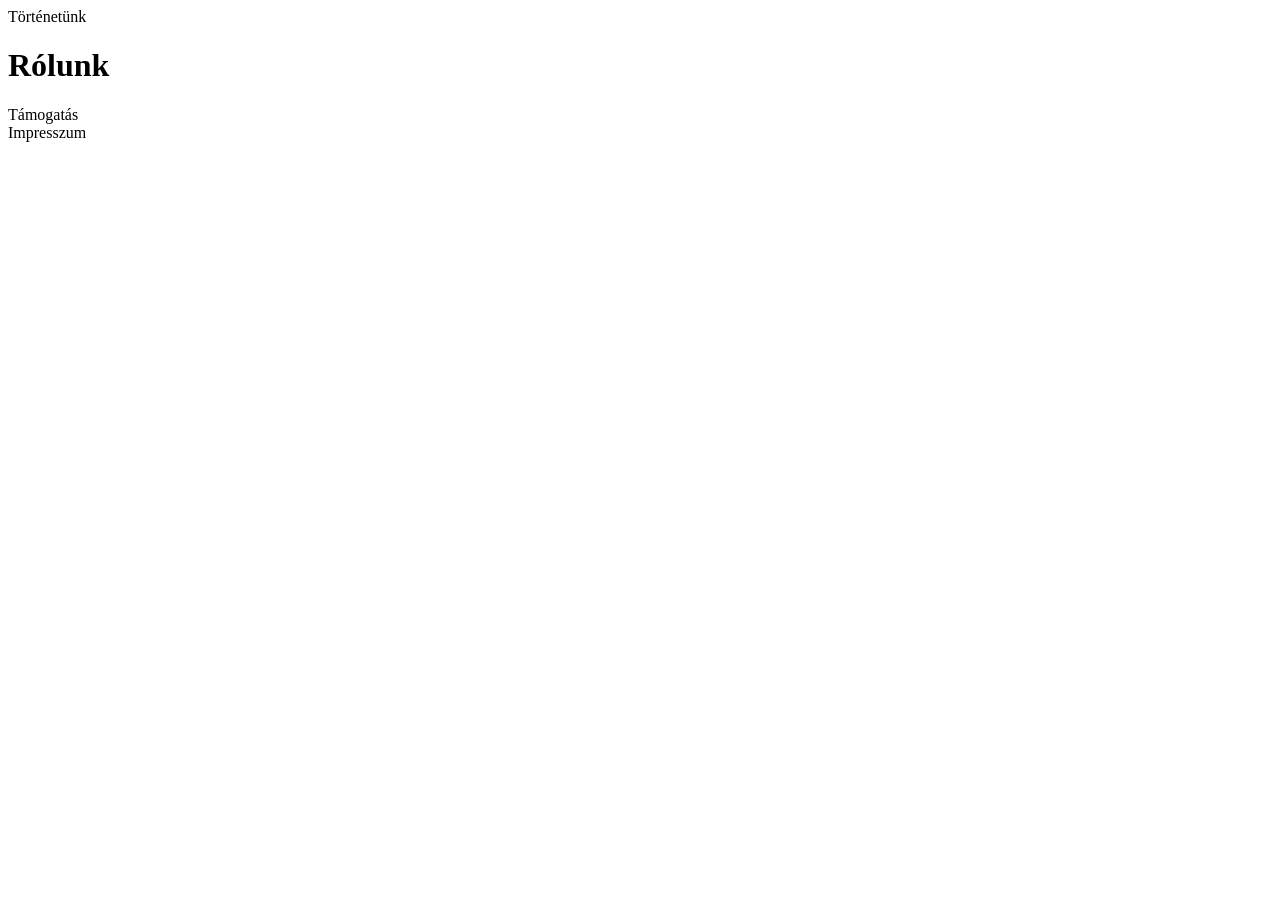
==== about.html @ ccbd346e "Add files via upload" ====
<!DOCTYPE html>
<html lang="hu">
<head>
  <meta charset="UTF-8">
  <meta name="viewport" content="width=device-width, initial-scale=1.0">
  <title>Rólunk — Hegyfeszt 2026</title>
  <link rel="stylesheet" href="css/global.css">
  <link rel="stylesheet" href="css/about.css">
</head>
<body>

  <nav class="nav scrolled" id="nav"></nav>

  <header class="page-header">
    <div class="container">
      <div class="section-label">Történetünk</div>
      <h1 class="page-header__title">Rólunk</h1>
    </div>
  </header>

  <!-- Story -->
  <section class="story-section">
    <div class="container story-inner">
      <div class="story-text" id="storyText"></div>
      <div class="story-stats" id="storyStats"></div>
    </div>
  </section>

  <div class="divider"></div>

  <!-- Values
  <section class="values-section">
    <div class="container">
      <div class="section-label reveal">Értékeink</div>
      <h2 class="values-title reveal reveal-delay-1">Pontokba <span class="serif">szedve</span></h2>
      <div class="values-grid reveal reveal-delay-2" id="valuesGrid"></div>
    </div>
  </section> -->

  <div class="divider"></div>

  <!-- Team 
  <section class="team-section">
    <div class="container">
      <div class="section-label reveal">A csapat</div>
      <h2 class="team-title reveal reveal-delay-1">Ismerd meg a <span class="serif">csapatot</span></h2>
      <div class="team-grid reveal reveal-delay-2" id="teamGrid"></div>
    </div>
  </section>

  <div class="divider"></div> -->

  <!-- Venue -->
  <section class="venue-section">
    <div class="container">
      <div class="venue-inner">
        <div class="venue-text reveal reveal-delay-1" id="venueText"></div>
        <div class="venue-transport reveal reveal-delay-2" id="venueTransport"></div>
      </div>
    </div>
  </section>

  <!-- Support -->
  <section class="support-section">
    <div class="container">
      <div class="section-label reveal">Támogatás</div>
      <div class="support-content reveal reveal-delay-1" id="supportContent"></div>
    </div>
  </section>

  <!-- Impresszum -->
  <section class="impresszum-section">
    <div class="container">
      <div class="section-label reveal">Impresszum</div>
      <div class="impressum-content reveal reveal-delay-1" id="impressumContent"></div>
    </div>
  </section>

  <footer class="footer" id="footer"></footer>

  <script src="data/site.js"></script>
  <script src="data/about.js"></script>
  <script src="js/global.js"></script>
  <script src="js/about.js"></script>
</body>
</html>
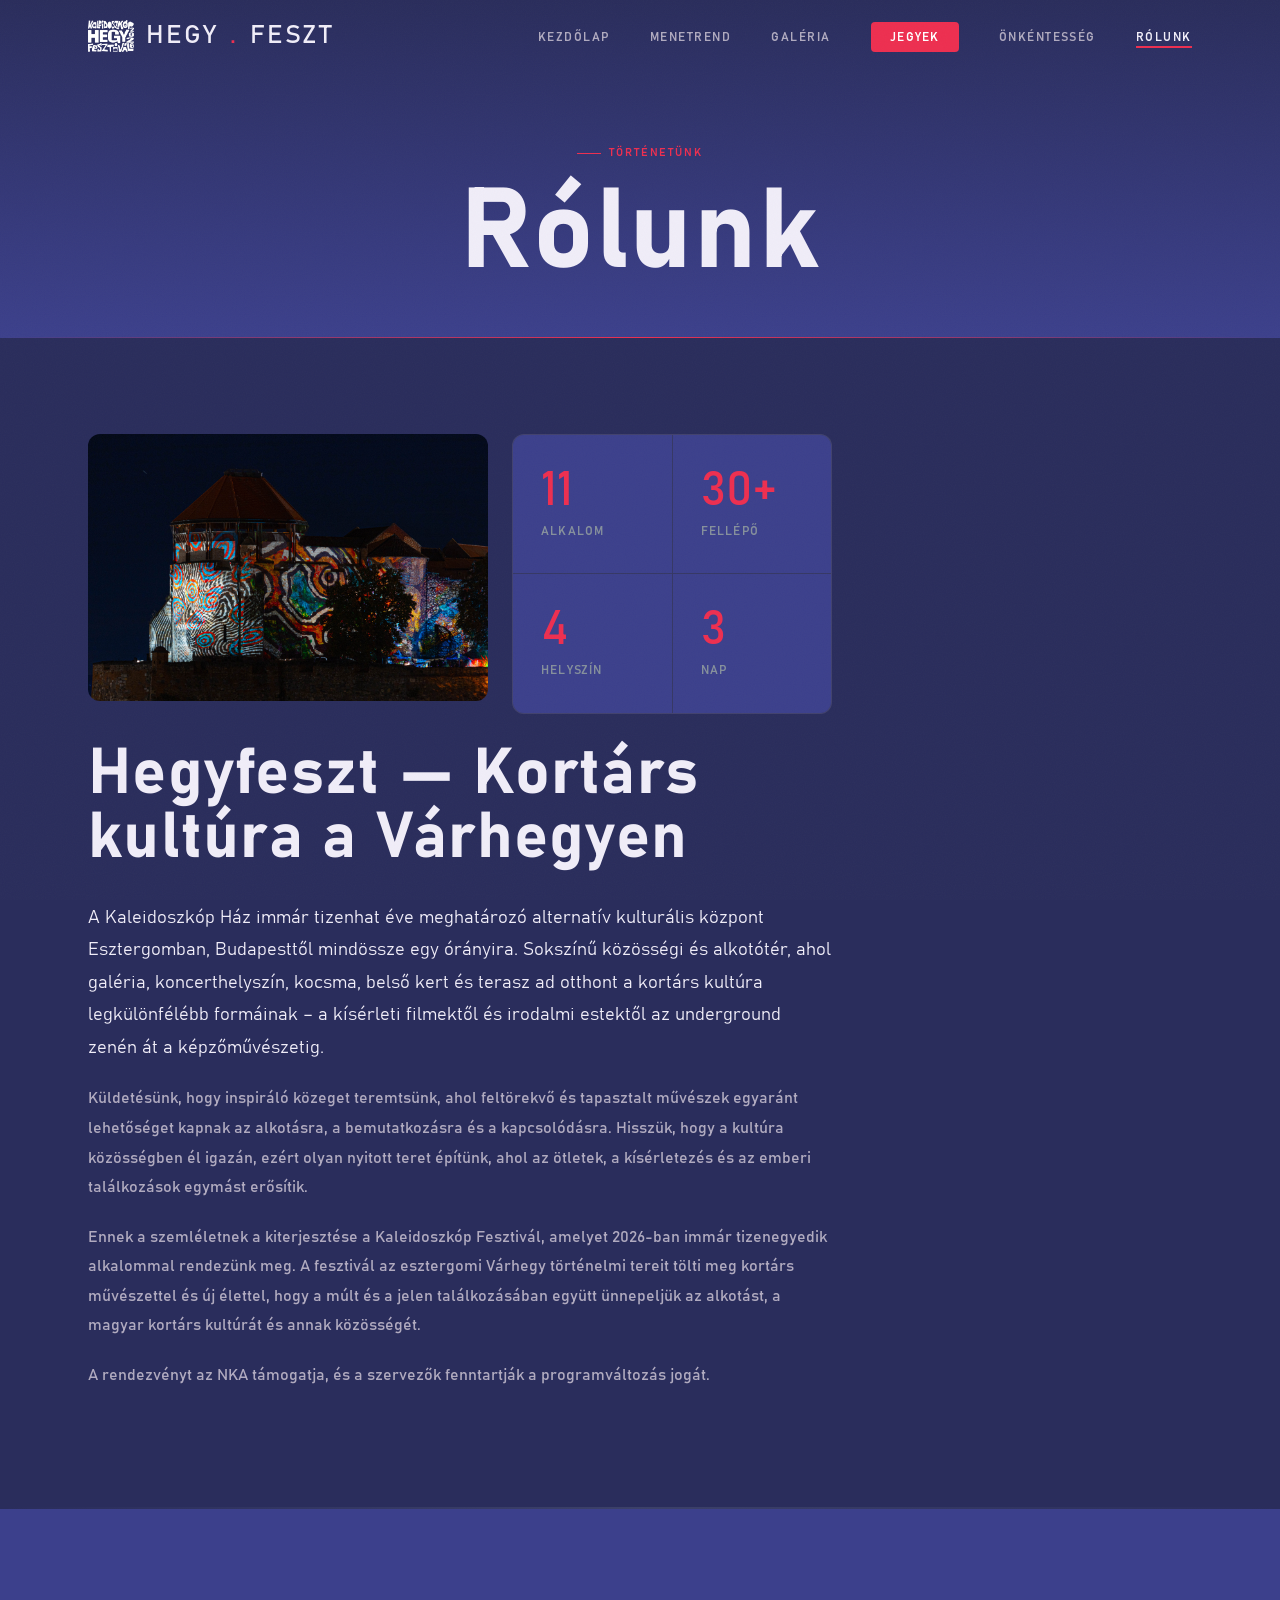
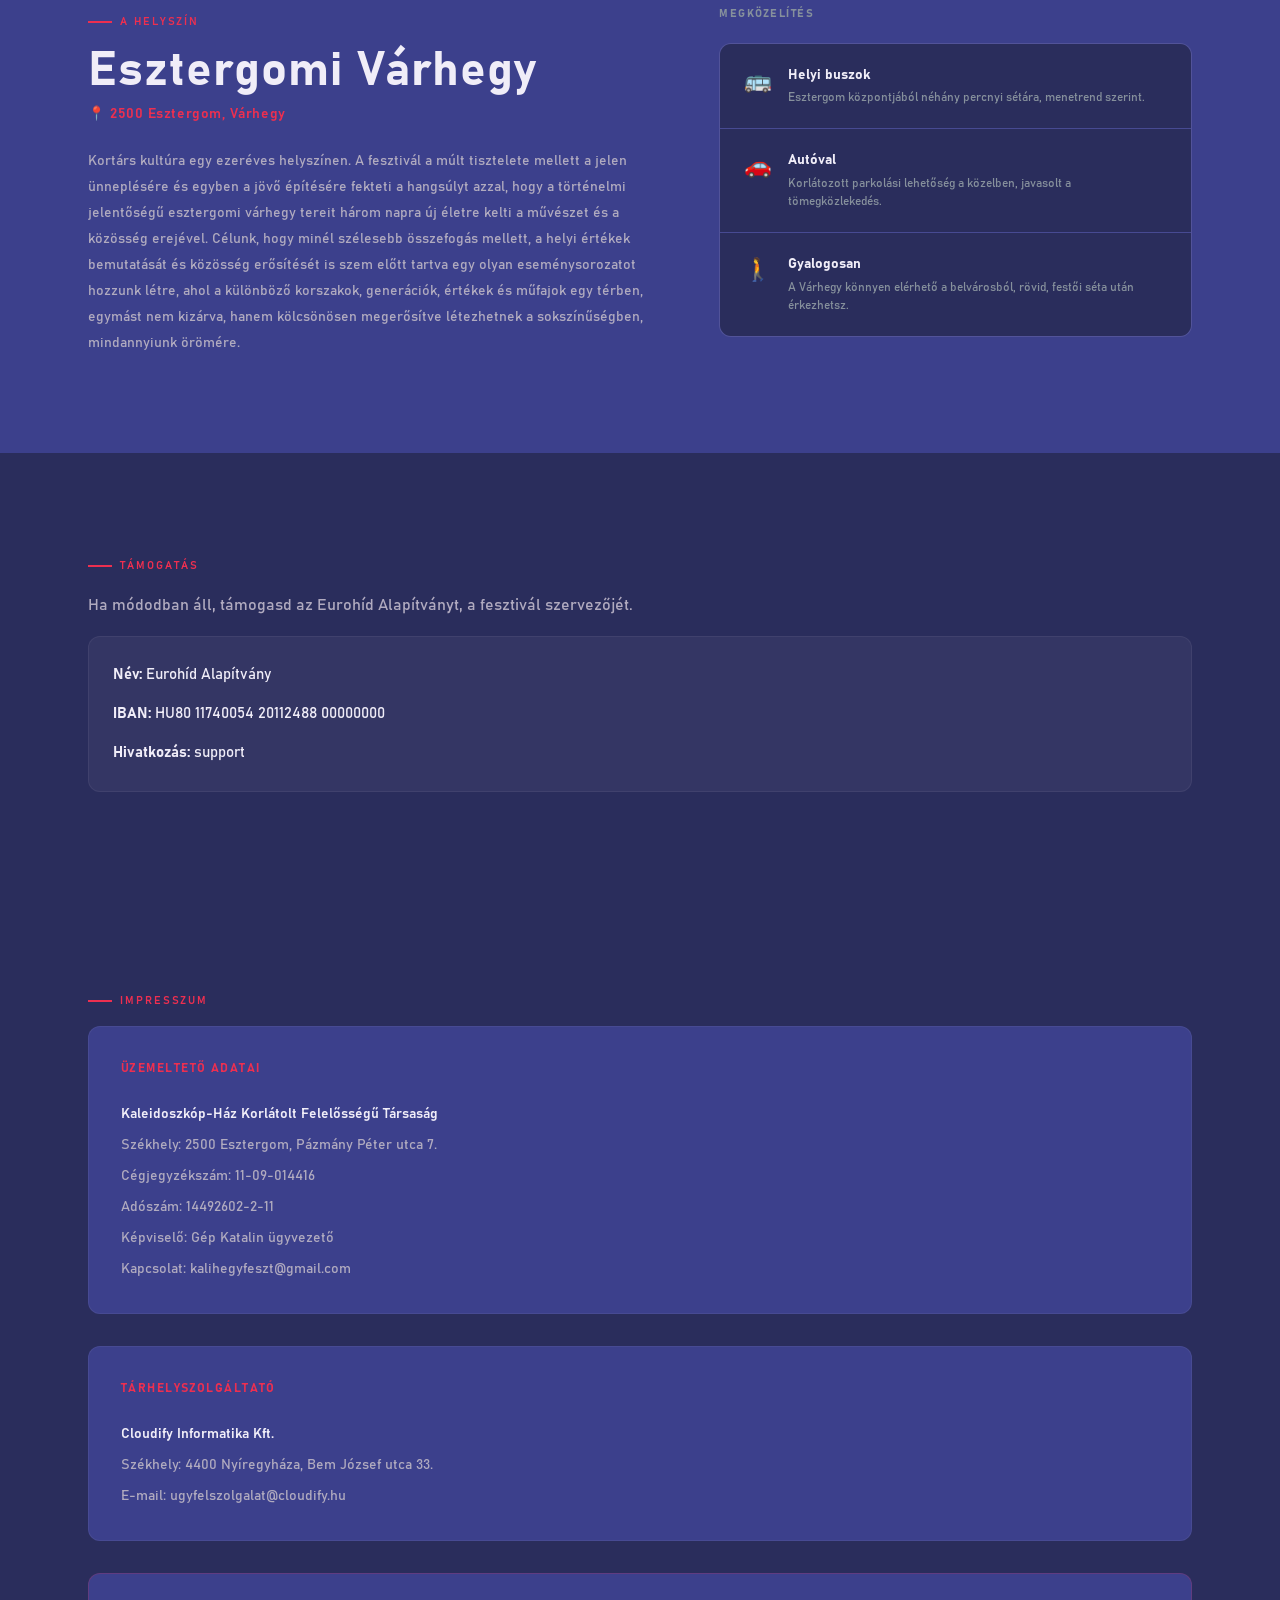
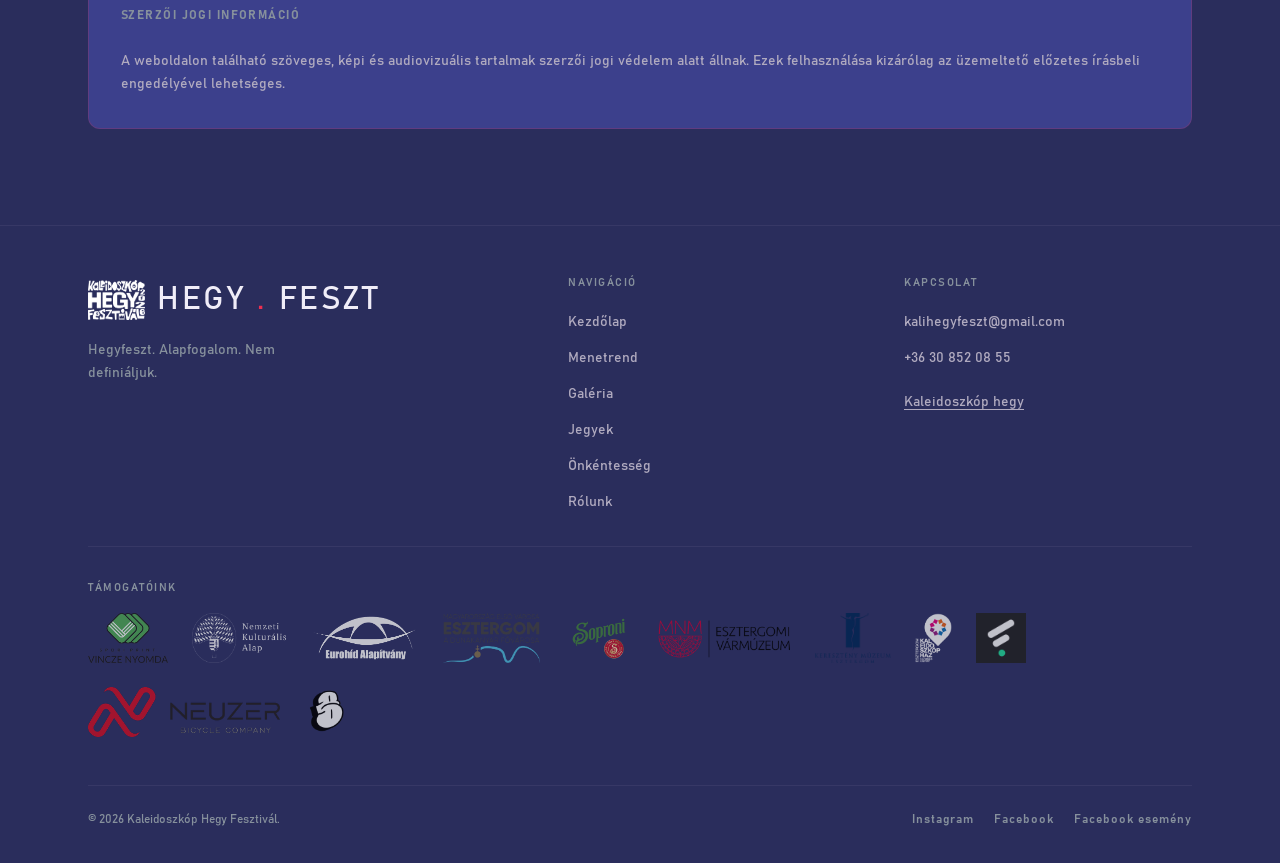
==== commit bc5ac622: "modified schedule, logos, texts" ====
--- a/about.html
+++ b/about.html
@@ -3,7 +3,7 @@
 <head>
   <meta charset="UTF-8">
   <meta name="viewport" content="width=device-width, initial-scale=1.0">
-  <title>Rólunk — Hegyfeszt 2026</title>
+  <title></title>
   <link rel="stylesheet" href="css/global.css">
   <link rel="stylesheet" href="css/about.css">
 </head>
@@ -13,14 +13,17 @@
 
   <header class="page-header">
     <div class="container">
-      <div class="section-label">Történetünk</div>
-      <h1 class="page-header__title">Rólunk</h1>
+      <div class="section-label" id="aboutPageSectionLabel"></div>
+      <h1 class="page-header__title" id="aboutPageTitle"></h1>
     </div>
   </header>
 
   <!-- Story -->
   <section class="story-section">
     <div class="container story-inner">
+      <figure class="about-image-wrap reveal">
+        <img id="aboutPageImage" class="about-image" src="images/about.jpg" alt="Hegyfeszt és a Kaleidoszkóp Ház">
+      </figure>
       <div class="story-text" id="storyText"></div>
       <div class="story-stats" id="storyStats"></div>
     </div>
@@ -28,28 +31,7 @@
 
   <div class="divider"></div>
 
-  <!-- Values
-  <section class="values-section">
-    <div class="container">
-      <div class="section-label reveal">Értékeink</div>
-      <h2 class="values-title reveal reveal-delay-1">Pontokba <span class="serif">szedve</span></h2>
-      <div class="values-grid reveal reveal-delay-2" id="valuesGrid"></div>
-    </div>
-  </section> -->
-
   <div class="divider"></div>
-
-  <!-- Team 
-  <section class="team-section">
-    <div class="container">
-      <div class="section-label reveal">A csapat</div>
-      <h2 class="team-title reveal reveal-delay-1">Ismerd meg a <span class="serif">csapatot</span></h2>
-      <div class="team-grid reveal reveal-delay-2" id="teamGrid"></div>
-    </div>
-  </section>
-
-  <div class="divider"></div> -->
-
   <!-- Venue -->
   <section class="venue-section">
     <div class="container">
@@ -63,7 +45,7 @@
   <!-- Support -->
   <section class="support-section">
     <div class="container">
-      <div class="section-label reveal">Támogatás</div>
+      <div class="section-label reveal" id="supportSectionLabel"></div>
       <div class="support-content reveal reveal-delay-1" id="supportContent"></div>
     </div>
   </section>
@@ -71,7 +53,7 @@
   <!-- Impresszum -->
   <section class="impresszum-section">
     <div class="container">
-      <div class="section-label reveal">Impresszum</div>
+      <div class="section-label reveal" id="impressumSectionLabel"></div>
       <div class="impressum-content reveal reveal-delay-1" id="impressumContent"></div>
     </div>
   </section>
--- a/css/global.css
+++ b/css/global.css
@@ -0,0 +1,564 @@
+/* ============================================================
+   NOVA FEST — Global Styles
+   ============================================================ */
+
+@font-face {
+  font-family: 'Bahnschrift';
+  src: url('../bahnschrift.ttf') format('truetype');
+}
+
+@import url('https://fonts.googleapis.com/css2?family=Bebas+Neue&family=Instrument+Serif:ital@0;1&family=DM+Sans:wght@300;400;500;600&display=swap');
+
+/* ---------- CSS Variables ---------- */
+:root {
+  --steel:    #3c408c;
+  --cranberry:#ed2f50;
+  --gray:     #86909c;
+  --blue:     #3c408c;
+
+  --steel-light: #4a4fa0;
+  --steel-dark:  #2a2d5c;
+  --cranberry-dim: rgba(237,47,80,0.15);
+  --blue-dim:     rgba(60,64,140,0.15);
+
+  /* Accent colors for artists */
+  --accent-cranberry: #ed2f50;
+  --accent-violet:    #9d4edd;
+  --accent-orange:    #ff9500;
+  --accent-teal:      #2dd4bf;
+  --accent-emerald:   #10b981;
+  --accent-indigo:    #6366f1;
+  --accent-slate:     #64748b;
+  --accent-pink:      #ec4899;
+  --accent-amber:     #f59e0b;
+  --accent-red:       #ef4444;
+  --accent-sky:       #0ea5e9;
+  --accent-forest:    #059669;
+
+  --text-primary:   #f0edf8;
+  --text-secondary: #b0aabf;
+  --text-muted:     #86909c;
+
+  --font-display: 'Bahnschrift', 'Bebas Neue', sans-serif;
+  --font-serif:   'Instrument Serif', serif;
+  --font-body:    'Bahnschrift', 'DM Sans', sans-serif;
+
+  --nav-height: 72px;
+  --max-w: 1200px;
+  --radius: 4px;
+  --radius-lg: 12px;
+
+  --ease-out-expo: cubic-bezier(0.16, 1, 0.3, 1);
+}
+
+/* ---------- Reset ---------- */
+*, *::before, *::after { box-sizing: border-box; margin: 0; padding: 0; }
+
+html {
+  font-size: 16px;
+  scroll-behavior: smooth;
+  -webkit-font-smoothing: antialiased;
+}
+
+body {
+  background: var(--steel-dark);
+  color: var(--text-primary);
+  font-family: var(--font-body);
+  font-weight: 400;
+  line-height: 1.65;
+  overflow-x: hidden;
+}
+
+img { display: block; max-width: 100%; }
+a   { color: inherit; text-decoration: none; }
+button { cursor: pointer; border: none; background: none; font-family: inherit; }
+ul { list-style: none; }
+
+/* ---------- Typography ---------- */
+h1, h2, h3, h4 {
+  font-family: var(--font-display);
+  letter-spacing: 0.02em;
+  line-height: 1;
+}
+
+.serif { font-family: var(--font-serif); }
+
+/* ---------- Layout helpers ---------- */
+.container {
+  width: 100%;
+  max-width: var(--max-w);
+  margin: 0 auto;
+  padding: 0 clamp(1rem, 5vw, 3rem);
+}
+
+section { padding: clamp(3rem, 8vw, 6rem) 0; }
+
+/* ---------- Noise texture overlay ---------- */
+body::before {
+  content: '';
+  position: fixed;
+  inset: 0;
+  pointer-events: none;
+  z-index: 9999;
+  opacity: 0.025;
+  background-image: url("data:image/svg+xml,%3Csvg viewBox='0 0 200 200' xmlns='http://www.w3.org/2000/svg'%3E%3Cfilter id='n'%3E%3CfeTurbulence type='fractalNoise' baseFrequency='0.9' numOctaves='4'/%3E%3C/filter%3E%3Crect width='100%25' height='100%25' filter='url(%23n)'/%3E%3C/svg%3E");
+  background-size: 200px;
+}
+
+/* ---------- Navigation ---------- */
+.nav {
+  position: fixed;
+  top: 0; left: 0; right: 0;
+  z-index: 1000;
+  height: var(--nav-height);
+  display: flex;
+  align-items: center;
+  transition: background 0.4s ease, box-shadow 0.4s ease;
+}
+
+.nav.scrolled {
+  background: rgba(19,15,30,0.92);
+  backdrop-filter: blur(20px);
+  -webkit-backdrop-filter: blur(20px);
+  box-shadow: 0 1px 0 rgba(218,97,124,0.15);
+}
+
+.nav__inner {
+  width: 100%;
+  max-width: var(--max-w);
+  margin: 0 auto;
+  padding: 0 clamp(1rem, 5vw, 3rem);
+  display: flex;
+  align-items: center;
+  justify-content: space-between;
+}
+
+.nav__logo {
+  font-family: var(--font-display);
+  font-size: 1.6rem;
+  letter-spacing: 0.08em;
+  color: var(--text-primary);
+  transition: color 0.2s;
+  display: flex;
+  align-items: center;
+  gap: 0.75rem;
+}
+
+.nav__logo img {
+  height: 32px;
+  width: auto;
+}
+
+.nav__logo span { color: var(--cranberry); }
+
+.nav__links {
+  display: flex;
+  gap: 2.5rem;
+  align-items: center;
+}
+
+.nav__link {
+  font-size: 0.78rem;
+  font-weight: 600;
+  letter-spacing: 0.12em;
+  text-transform: uppercase;
+  color: var(--text-secondary);
+  position: relative;
+  transition: color 0.2s;
+}
+
+.nav__link::after {
+  content: '';
+  position: absolute;
+  bottom: -4px; left: 0;
+  width: 0; height: 2px;
+  background: var(--cranberry);
+  transition: width 0.3s var(--ease-out-expo);
+}
+
+.nav__link:hover, .nav__link.active { color: var(--text-primary); }
+.nav__link:hover::after, .nav__link.active::after { width: 100%; }
+
+.nav__cta {
+  font-size: 0.75rem;
+  font-weight: 600;
+  letter-spacing: 0.1em;
+  text-transform: uppercase;
+  padding: 0.55rem 1.2rem;
+  background: var(--cranberry);
+  color: #fff;
+  border-radius: var(--radius);
+  transition: background 0.2s, transform 0.2s;
+}
+
+.nav__cta:hover { background: #e8748d; transform: translateY(-1px); }
+
+.nav__burger {
+  display: none;
+  flex-direction: column;
+  gap: 5px;
+  padding: 6px;
+}
+
+.nav__burger span {
+  display: block;
+  width: 24px;
+  height: 2px;
+  background: var(--text-primary);
+  border-radius: 2px;
+  transition: transform 0.3s, opacity 0.3s;
+}
+
+/* ---------- Mobile nav ---------- */
+@media (max-width: 768px) {
+  .nav__links { display: none; }
+  .nav__burger { display: flex; }
+
+  .nav__links.open {
+    display: flex;
+    flex-direction: column;
+    position: fixed;
+    top: var(--nav-height); left: 0; right: 0;
+    background: rgba(19,15,30,0.97);
+    backdrop-filter: blur(24px);
+    padding: 2rem;
+    gap: 1.5rem;
+    border-top: 1px solid rgba(218,97,124,0.2);
+  }
+
+  .nav__link { font-size: 1rem; }
+  .nav__cta  { align-self: flex-start; }
+}
+
+/* ---------- Buttons ---------- */
+.btn {
+  display: inline-flex;
+  align-items: center;
+  gap: 0.5rem;
+  font-family: var(--font-body);
+  font-size: 0.78rem;
+  font-weight: 600;
+  letter-spacing: 0.1em;
+  text-transform: uppercase;
+  padding: 0.85rem 2rem;
+  border-radius: var(--radius);
+  transition: transform 0.2s, box-shadow 0.2s, background 0.2s, color 0.2s;
+  cursor: pointer;
+}
+
+.btn:hover { transform: translateY(-2px); }
+
+.btn--primary {
+  background: var(--cranberry);
+  color: #fff;
+  box-shadow: 0 4px 24px rgba(218,97,124,0.35);
+}
+.btn--primary:hover { background: #e8748d; box-shadow: 0 6px 32px rgba(218,97,124,0.5); }
+
+.btn--secondary {
+  background: transparent;
+  color: var(--text-primary);
+  border: 1.5px solid rgba(240,237,248,0.25);
+}
+.btn--secondary:hover {
+  border-color: var(--text-primary);
+  box-shadow: 0 4px 20px rgba(240,237,248,0.08);
+}
+
+.btn--blue {
+  background: var(--blue);
+  color: #fff;
+  box-shadow: 0 4px 24px rgba(62,112,159,0.35);
+}
+.btn--blue:hover { background: #4d83b5; box-shadow: 0 6px 32px rgba(62,112,159,0.5); }
+
+.btn--ghost {
+  background: transparent;
+  color: var(--cranberry);
+  border: 1.5px solid var(--cranberry);
+  padding: 0.6rem 1.4rem;
+}
+.btn--ghost:hover { background: var(--cranberry-dim); }
+
+.btn--sm { font-size: 0.7rem; padding: 0.55rem 1.2rem; }
+
+/* ---------- Section labels ---------- */
+.section-label {
+  display: inline-flex;
+  align-items: center;
+  gap: 0.5rem;
+  font-size: 0.68rem;
+  font-weight: 600;
+  letter-spacing: 0.18em;
+  text-transform: uppercase;
+  color: var(--cranberry);
+  margin-bottom: 1rem;
+}
+
+.section-label::before {
+  content: '';
+  width: 24px;
+  height: 1.5px;
+  background: var(--cranberry);
+}
+
+/* ---------- Page header (sub-pages) ---------- */
+.page-header {
+  padding-top: calc(var(--nav-height) + 4rem);
+  padding-bottom: 3rem;
+  text-align: center;
+  background: linear-gradient(180deg, var(--steel-dark) 0%, var(--steel) 100%);
+  position: relative;
+  overflow: hidden;
+}
+
+.page-header::after {
+  content: '';
+  position: absolute;
+  bottom: 0; left: 0; right: 0;
+  height: 1px;
+  background: linear-gradient(90deg, transparent, var(--cranberry), transparent);
+}
+
+.page-header__title {
+  font-size: clamp(3.5rem, 10vw, 7rem);
+  color: var(--text-primary);
+}
+
+.page-header__sub {
+  font-size: 1rem;
+  color: var(--text-muted);
+  margin-top: 0.75rem;
+}
+
+/* ---------- Divider ---------- */
+.divider {
+  width: 100%;
+  height: 1px;
+  background: linear-gradient(90deg, transparent, rgba(134,144,156,0.2), transparent);
+  margin: 0;
+}
+
+/* ---------- Tag / badge ---------- */
+.tag {
+  display: inline-block;
+  font-size: 0.62rem;
+  font-weight: 600;
+  letter-spacing: 0.12em;
+  text-transform: uppercase;
+  padding: 0.25rem 0.65rem;
+  border-radius: 100px;
+  background: var(--blue-dim);
+  color: var(--blue);
+  border: 1px solid rgba(62,112,159,0.3);
+}
+
+.tag--cranberry {
+  background: var(--cranberry-dim);
+  color: var(--cranberry);
+  border-color: rgba(218,97,124,0.3);
+}
+
+.tag--gray {
+  background: rgba(134,144,156,0.12);
+  color: var(--gray);
+  border-color: rgba(134,144,156,0.25);
+}
+
+/* ---------- Cards ---------- */
+.card {
+  background: var(--steel);
+  border: 1px solid rgba(240,237,248,0.06);
+  border-radius: var(--radius-lg);
+  overflow: hidden;
+  transition: transform 0.3s var(--ease-out-expo), box-shadow 0.3s;
+}
+
+.card:hover {
+  transform: translateY(-4px);
+  box-shadow: 0 16px 40px rgba(0,0,0,0.4);
+}
+
+/* ---------- Footer ---------- */
+.footer {
+  background: var(--steel-dark);
+  border-top: 1px solid rgba(240,237,248,0.06);
+  padding: 3rem 0 2rem;
+}
+
+.footer__inner {
+  display: grid;
+  grid-template-columns: 1.5fr 1fr 1fr;
+  gap: 3rem;
+}
+
+.footer__logo {
+  font-family: var(--font-display);
+  font-size: 2rem;
+  letter-spacing: 0.08em;
+  margin-bottom: 0.75rem;
+  display: flex;
+  align-items: center;
+  gap: 0.75rem;
+}
+
+.footer__logo img {
+  height: 40px;
+  width: auto;
+}
+
+.footer__logo span { color: var(--cranberry); }
+
+.footer__desc {
+  font-size: 0.85rem;
+  color: var(--text-muted);
+  line-height: 1.7;
+  max-width: 26ch;
+}
+
+.footer__heading {
+  font-family: var(--font-body);
+  font-size: 0.68rem;
+  font-weight: 600;
+  letter-spacing: 0.14em;
+  text-transform: uppercase;
+  color: var(--gray);
+  margin-bottom: 1rem;
+}
+
+.footer__links {
+  display: flex;
+  flex-direction: column;
+  gap: 0.6rem;
+}
+
+.footer__link {
+  font-size: 0.875rem;
+  color: var(--text-secondary);
+  transition: color 0.2s;
+}
+
+.footer__link:hover { color: var(--cranberry); }
+
+.site-location-link {
+  text-decoration: underline;
+  text-underline-offset: 0.18em;
+}
+
+.footer__bottom {
+  margin-top: 3rem;
+  padding-top: 1.5rem;
+  border-top: 1px solid rgba(240,237,248,0.06);
+  display: flex;
+  justify-content: space-between;
+  align-items: center;
+  flex-wrap: wrap;
+  gap: 1rem;
+}
+
+.footer__copy {
+  font-size: 0.78rem;
+  color: var(--text-muted);
+}
+
+.footer__social {
+  display: flex;
+  gap: 1.25rem;
+}
+
+.footer__social a {
+  font-size: 0.78rem;
+  font-weight: 600;
+  letter-spacing: 0.08em;
+  color: var(--text-muted);
+  transition: color 0.2s;
+}
+
+.footer__social a:hover { color: var(--cranberry); }
+
+.footer__sponsors {
+  margin-top: 2rem;
+  padding-top: 2rem;
+  border-top: 1px solid rgba(240,237,248,0.06);
+}
+
+.footer__sponsors-grid {
+  display: flex;
+  flex-wrap: wrap;
+  gap: 1.5rem;
+  align-items: center;
+}
+
+.footer__sponsors-grid a {
+  display: inline-flex;
+  transition: transform 0.2s;
+  cursor: pointer;
+}
+
+.footer__sponsors-grid a:hover {
+  transform: scale(1.08);
+}
+
+.footer__sponsor-logo {
+  height: 50px;
+  width: auto;
+  opacity: 0.8;
+  transition: opacity 0.2s;
+  filter: brightness(0.9);
+}
+
+.footer__sponsor-logo:hover {
+  opacity: 1;
+  filter: brightness(1);
+}
+
+@media (max-width: 768px) {
+  .footer__inner { grid-template-columns: 1fr; gap: 2rem; }
+  .footer__desc { max-width: 100%; }
+  .footer__bottom { flex-direction: column; text-align: center; }
+  .footer__sponsors-grid { gap: 1rem; }
+  .footer__sponsor-logo { height: 40px; }
+}
+
+/* ---------- Reveal animations ---------- */
+.reveal {
+  opacity: 0;
+  transform: translateY(30px);
+  transition: opacity 0.7s var(--ease-out-expo), transform 0.7s var(--ease-out-expo);
+}
+
+.reveal.visible {
+  opacity: 1;
+  transform: translateY(0);
+}
+
+.reveal-delay-1 { transition-delay: 0.1s; }
+.reveal-delay-2 { transition-delay: 0.2s; }
+.reveal-delay-3 { transition-delay: 0.3s; }
+.reveal-delay-4 { transition-delay: 0.4s; }
+
+/* ---------- Glow accent ---------- */
+.glow-cranberry {
+  position: absolute;
+  width: 500px; height: 500px;
+  border-radius: 50%;
+  background: radial-gradient(circle, rgba(218,97,124,0.18) 0%, transparent 70%);
+  pointer-events: none;
+}
+
+.glow-blue {
+  position: absolute;
+  width: 600px; height: 600px;
+  border-radius: 50%;
+  background: radial-gradient(circle, rgba(62,112,159,0.15) 0%, transparent 70%);
+  pointer-events: none;
+}
+
+/* ---------- Scrollbar ---------- */
+::-webkit-scrollbar { width: 6px; }
+::-webkit-scrollbar-track { background: var(--steel-dark); }
+::-webkit-scrollbar-thumb { background: var(--steel-light); border-radius: 3px; }
+::-webkit-scrollbar-thumb:hover { background: var(--gray); }
+
+/* ---------- Selection ---------- */
+::selection { background: var(--cranberry); color: #fff; }
--- a/css/about.css
+++ b/css/about.css
@@ -0,0 +1,435 @@
+/* ============================================================
+   NOVA FEST — About Page Styles
+   ============================================================ */
+
+/* ---------- Story ---------- */
+.about-image-wrap {
+  max-width: 400px;
+  width: 100%;
+  margin: 0;
+  border-radius: var(--radius-lg);
+  overflow: hidden;
+  box-shadow: var(--shadow-soft);
+  align-self: start;
+}
+
+.about-image {
+  width: 100%;
+  height: auto;
+  display: block;
+}
+
+.story-section {
+  background: var(--steel-dark);
+}
+
+.story-inner {
+  display: grid;
+  grid-template-columns: minmax(270px, 400px) minmax(220px, 320px);
+  grid-template-areas:
+    "image stats"
+    "text text";
+  gap: 1.75rem 1.5rem;
+  align-items: start;
+}
+
+.story-inner .about-image-wrap {
+  grid-area: image;
+}
+
+.story-inner #storyStats {
+  grid-area: stats;
+}
+
+.story-inner #storyText {
+  grid-area: text;
+}
+
+.story-text {}
+
+.story-heading {
+  font-size: clamp(2.5rem, 5vw, 4.5rem);
+  color: var(--text-primary);
+  line-height: 1;
+  margin-bottom: 2rem;
+}
+
+.story-heading em {
+  font-family: var(--font-serif);
+  font-style: italic;
+  color: var(--cranberry);
+}
+
+.story-para {
+  font-size: 1rem;
+  color: var(--text-secondary);
+  line-height: 1.85;
+  margin-bottom: 1.25rem;
+}
+
+.story-para:first-of-type {
+  font-size: 1.1rem;
+  color: var(--text-primary);
+  font-weight: 300;
+}
+
+/* Stats */
+.story-stats {
+  display: grid;
+  grid-template-columns: 1fr 1fr;
+  gap: 1px;
+  background: rgba(240,237,248,0.06);
+  border: 1px solid rgba(240,237,248,0.06);
+  border-radius: var(--radius-lg);
+  overflow: hidden;
+}
+
+.stat-cell {
+  background: var(--steel);
+  padding: 2rem 1.75rem;
+  transition: background 0.25s;
+}
+
+.stat-cell:hover { background: var(--steel-light); }
+
+.stat-value {
+  font-family: var(--font-display);
+  font-size: 3rem;
+  color: var(--cranberry);
+  line-height: 1;
+  margin-bottom: 0.4rem;
+}
+
+.stat-label {
+  font-size: 0.75rem;
+  font-weight: 600;
+  letter-spacing: 0.1em;
+  text-transform: uppercase;
+  color: var(--text-muted);
+}
+
+@media (max-width: 900px) {
+  .story-inner {
+    grid-template-columns: 1fr;
+    grid-template-areas:
+      "image"
+      "stats"
+      "text";
+    gap: 3rem;
+  }
+  .about-image-wrap {
+    max-width: 520px;
+    justify-self: center;
+  }
+}
+
+/* ---------- Values ---------- */
+.values-section {
+  background: var(--steel);
+}
+
+.values-title {
+  font-size: clamp(2rem, 4vw, 3.5rem);
+  color: var(--text-primary);
+  margin-bottom: 2.5rem;
+}
+
+.values-title .serif {
+  color: var(--cranberry);
+  font-size: 1.05em;
+}
+
+.values-grid {
+  display: grid;
+  grid-template-columns: repeat(4, 1fr);
+  gap: 1px;
+  background: rgba(240,237,248,0.06);
+  border: 1px solid rgba(240,237,248,0.06);
+  border-radius: var(--radius-lg);
+  overflow: hidden;
+}
+
+.value-card {
+  background: var(--steel);
+  padding: 2.5rem 2rem;
+  transition: background 0.25s;
+}
+
+.value-card:hover { background: var(--steel-light); }
+
+.value-icon {
+  font-size: 2rem;
+  margin-bottom: 1.25rem;
+}
+
+.value-title {
+  font-family: var(--font-body);
+  font-size: 0.9rem;
+  font-weight: 700;
+  color: var(--text-primary);
+  margin-bottom: 0.75rem;
+  letter-spacing: 0.02em;
+}
+
+.value-body {
+  font-size: 0.82rem;
+  color: var(--text-muted);
+  line-height: 1.7;
+}
+
+@media (max-width: 900px) {
+  .values-grid { grid-template-columns: repeat(2, 1fr); }
+}
+
+@media (max-width: 540px) {
+  .values-grid { grid-template-columns: 1fr; }
+}
+
+/* ---------- Team ---------- */
+.team-section {
+  background: var(--steel-dark);
+}
+
+.team-title {
+  font-size: clamp(2rem, 4vw, 3.5rem);
+  color: var(--text-primary);
+  margin-bottom: 2.5rem;
+}
+
+.team-title .serif {
+  color: var(--blue);
+  font-size: 1.05em;
+}
+
+.team-grid {
+  display: grid;
+  grid-template-columns: repeat(3, 1fr);
+  gap: 1.25rem;
+}
+
+.team-card {
+  background: var(--steel);
+  border: 1px solid rgba(240,237,248,0.06);
+  border-radius: var(--radius-lg);
+  padding: 2rem;
+  display: flex;
+  gap: 1.25rem;
+  align-items: flex-start;
+  transition: border-color 0.25s, transform 0.3s var(--ease-out-expo);
+}
+
+.team-card:hover {
+  border-color: rgba(62,112,159,0.3);
+  transform: translateY(-3px);
+}
+
+.team-avatar {
+  width: 52px; height: 52px;
+  border-radius: 50%;
+  background: linear-gradient(135deg, var(--blue-dim), var(--cranberry-dim));
+  border: 2px solid rgba(240,237,248,0.08);
+  display: flex;
+  align-items: center;
+  justify-content: center;
+  flex-shrink: 0;
+  font-family: var(--font-display);
+  font-size: 1.3rem;
+  color: var(--text-muted);
+}
+
+.team-info {}
+
+.team-name {
+  font-family: var(--font-body);
+  font-size: 0.95rem;
+  font-weight: 700;
+  color: var(--text-primary);
+  margin-bottom: 0.2rem;
+}
+
+.team-role {
+  font-size: 0.72rem;
+  font-weight: 600;
+  letter-spacing: 0.06em;
+  color: var(--blue);
+  margin-bottom: 0.6rem;
+}
+
+.team-bio {
+  font-size: 0.8rem;
+  color: var(--text-muted);
+  line-height: 1.65;
+}
+
+@media (max-width: 900px) {
+  .team-grid { grid-template-columns: repeat(2, 1fr); }
+}
+
+@media (max-width: 580px) {
+  .team-grid { grid-template-columns: 1fr; }
+}
+
+/* ---------- Venue ---------- */
+.venue-section {
+  background: var(--steel);
+}
+
+.venue-inner {
+  display: grid;
+  grid-template-columns: 1.2fr 1fr;
+  gap: 4rem;
+  align-items: start;
+}
+
+.support-section {
+  background: var(--steel-dark);
+}
+
+.support-content {
+  display: grid;
+  gap: 1rem;
+}
+
+.support-content p {
+  color: var(--text-secondary);
+  line-height: 1.8;
+}
+
+.support-details {
+  background: rgba(240,237,248,0.05);
+  border: 1px solid rgba(240,237,248,0.06);
+  border-radius: var(--radius-lg);
+  padding: 1.5rem;
+  display: grid;
+  gap: 0.75rem;
+}
+
+.support-details p {
+  margin: 0;
+  color: var(--text-primary);
+  font-size: 0.95rem;
+}
+
+.venue-name {
+  font-size: clamp(2rem, 4vw, 3rem);
+  color: var(--text-primary);
+  margin-bottom: 0.5rem;
+}
+
+.venue-address {
+  font-size: 0.85rem;
+  color: var(--cranberry);
+  font-weight: 600;
+  letter-spacing: 0.04em;
+  margin-bottom: 1.5rem;
+}
+
+.venue-desc {
+  font-size: 0.9rem;
+  color: var(--text-secondary);
+  line-height: 1.8;
+}
+
+.transport-heading {
+  font-family: var(--font-body);
+  font-size: 0.68rem;
+  font-weight: 700;
+  letter-spacing: 0.14em;
+  text-transform: uppercase;
+  color: var(--gray);
+  margin-bottom: 1.25rem;
+}
+
+.transport-list {
+  display: flex;
+  flex-direction: column;
+  gap: 1px;
+  background: rgba(240,237,248,0.06);
+  border: 1px solid rgba(240,237,248,0.06);
+  border-radius: var(--radius-lg);
+  overflow: hidden;
+}
+
+.transport-item {
+  background: var(--steel-dark);
+  display: flex;
+  align-items: flex-start;
+  gap: 1rem;
+  padding: 1.25rem 1.5rem;
+  transition: background 0.2s;
+}
+
+.transport-item:hover { background: var(--steel); }
+
+.transport-mode { font-size: 1.4rem; flex-shrink: 0; }
+
+.transport-label {
+  font-size: 0.85rem;
+  font-weight: 700;
+  color: var(--text-primary);
+  margin-bottom: 0.2rem;
+}
+
+.transport-detail {
+  font-size: 0.78rem;
+  color: var(--text-muted);
+  line-height: 1.5;
+}
+
+@media (max-width: 900px) {
+  .venue-inner { grid-template-columns: 1fr; gap: 2.5rem; }
+}
+
+/* ---------- Impressum ---------- */
+.impresszum-section {
+  background: var(--steel-dark);
+}
+
+.impressum-content {
+  display: grid;
+  gap: 2rem;
+}
+
+.impressum-intro {
+  background: rgba(60,64,140,0.08);
+  border: 1px solid rgba(60,64,140,0.2);
+  border-radius: var(--radius-lg);
+  padding: 2rem;
+  color: var(--text-secondary);
+  line-height: 1.8;
+}
+
+.impressum-block {
+  background: var(--steel);
+  border: 1px solid rgba(240,237,248,0.06);
+  border-radius: var(--radius-lg);
+  padding: 2rem;
+  display: grid;
+  gap: 1rem;
+}
+
+.impressum-block-title {
+  font-family: var(--font-body);
+  font-size: 0.75rem;
+  font-weight: 700;
+  letter-spacing: 0.12em;
+  text-transform: uppercase;
+  color: var(--cranberry);
+  margin-bottom: 0.5rem;
+}
+
+.impressum-block-content {
+  display: grid;
+  gap: 0.5rem;
+}
+
+.impressum-line {
+  font-size: 0.9rem;
+  color: var(--text-secondary);
+  line-height: 1.6;
+}
+
+.impressum-line strong {
+  color: var(--text-primary);
+  font-weight: 600;
+}
